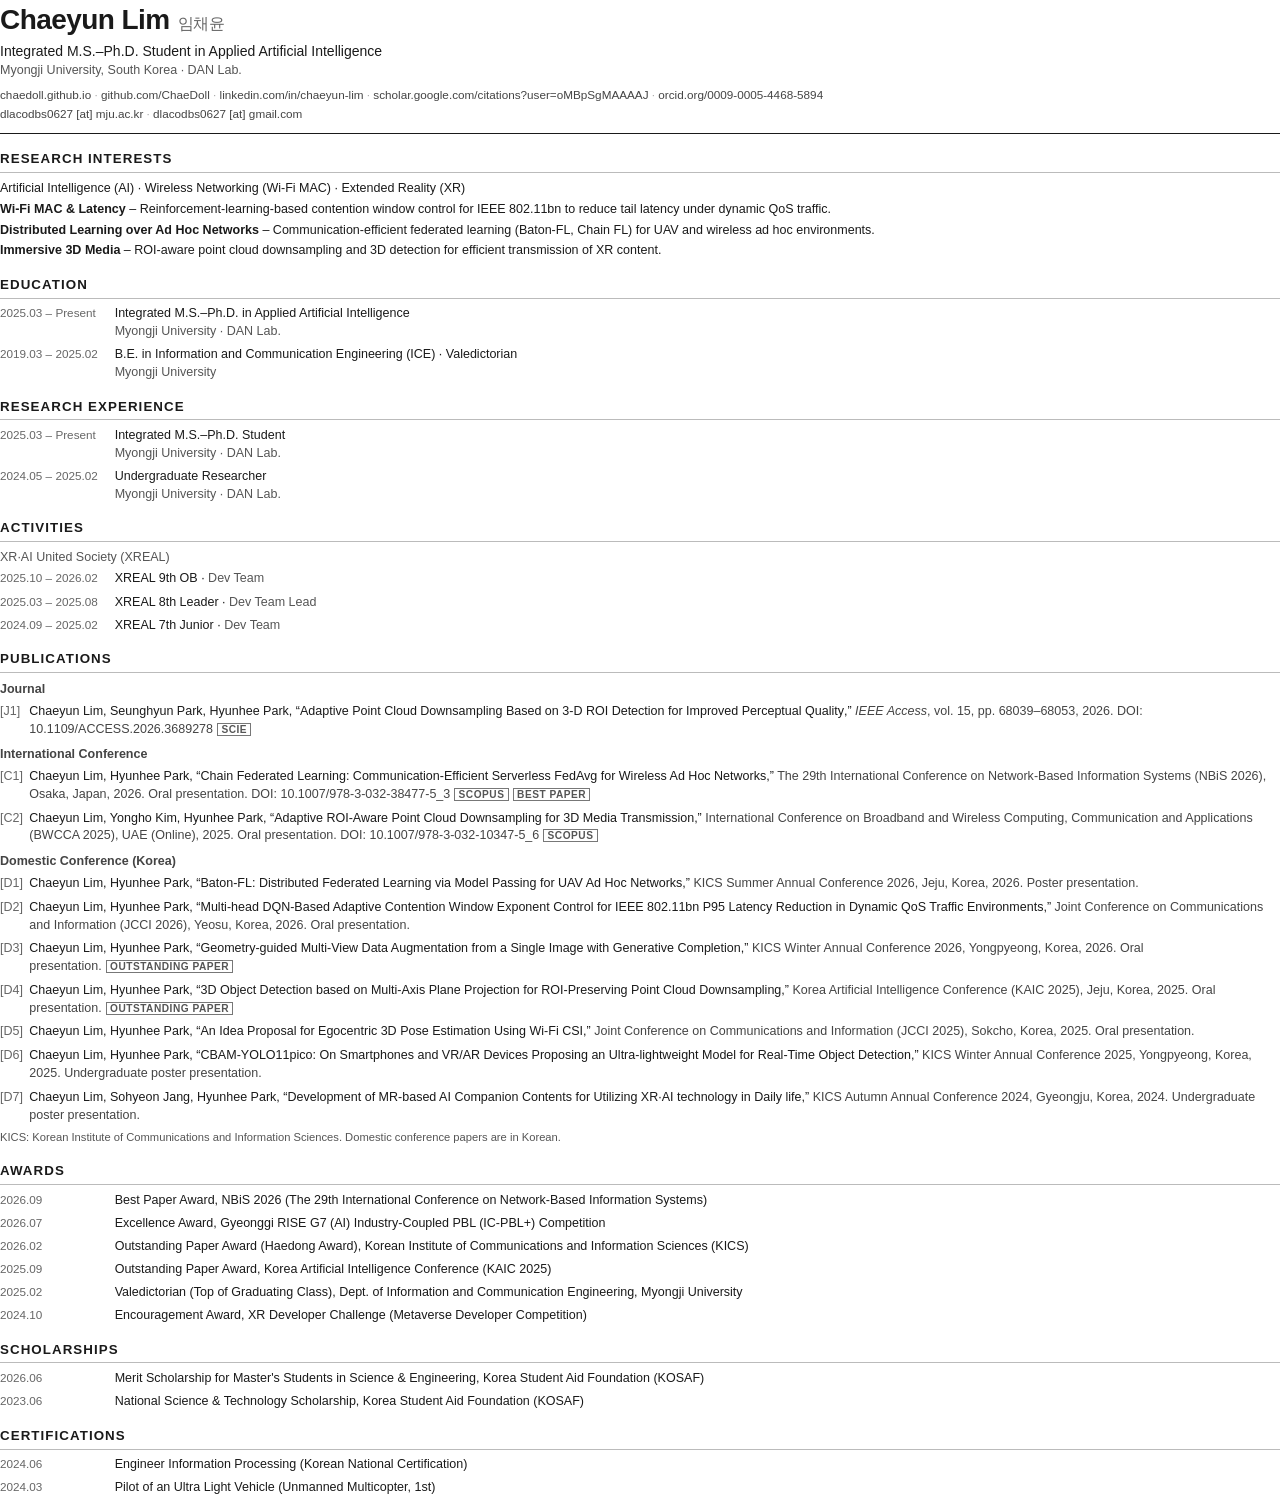
==== cv/cv.html @ 5c7181a7 "Overhaul site: EN/KR toggle, tabbed publications, awards split, CV - Add EN/KR language toggle (EN d" ====
<!DOCTYPE html>
<html lang="en">
<head>
<meta charset="UTF-8">
<title>Chaeyun Lim – Curriculum Vitae</title>
<style>
@page { size: A4; margin: 15mm 17mm; }
* { box-sizing: border-box; margin: 0; padding: 0; }
body { font-family: "Helvetica Neue", Helvetica, Arial, "Apple SD Gothic Neo", sans-serif; font-size: 9.4pt; line-height: 1.42; color: #1a1a1a; }
a { color: inherit; text-decoration: none; }
header { padding-bottom: 8pt; border-bottom: 1.2pt solid #1a1a1a; margin-bottom: 4pt; }
h1 { font-size: 21pt; font-weight: 600; letter-spacing: -0.02em; }
h1 .kr { font-size: 12pt; font-weight: 300; color: #666; margin-left: 6pt; }
.role { margin-top: 2pt; font-size: 10.5pt; }
.affil { color: #555; }
.links { margin-top: 5pt; font-size: 8.8pt; color: #444; }
.links span + span::before { content: "  ·  "; color: #aaa; }
h2 { font-size: 10pt; font-weight: 600; letter-spacing: 0.08em; text-transform: uppercase; margin: 12pt 0 5pt; padding-bottom: 2pt; border-bottom: 0.5pt solid #bbb; break-after: avoid; }
h3 { font-size: 9.4pt; font-weight: 600; margin: 6pt 0 3pt; color: #444; break-after: avoid; }
.row { display: grid; grid-template-columns: 78pt 1fr; gap: 8pt; margin-bottom: 4pt; break-inside: avoid; }
.date { color: #666; font-size: 8.8pt; }
.t { font-weight: 500; }
.sub { color: #555; }
.pub { margin-bottom: 4.5pt; break-inside: avoid; padding-left: 22pt; text-indent: -22pt; }
.pub .id { display: inline-block; width: 22pt; text-indent: 0; color: #666; }
.pub .title { font-weight: 500; }
.pub .venue { color: #444; }
.tag { font-size: 7.6pt; font-weight: 600; letter-spacing: 0.05em; border: 0.5pt solid #777; padding: 0 2.5pt; margin-left: 3pt; color: #555; }
ul { list-style: none; }
.topics li { margin-bottom: 2pt; }
.topics b { font-weight: 600; }
</style>
</head>
<body>

<header>
  <h1>Chaeyun Lim<span class="kr">임채윤</span></h1>
  <p class="role">Integrated M.S.–Ph.D. Student in Applied Artificial Intelligence</p>
  <p class="affil">Myongji University, South Korea · DAN Lab.</p>
  <p class="links">
    <span>chaedoll.github.io</span><span>github.com/ChaeDoll</span><span>linkedin.com/in/chaeyun-lim</span><span>scholar.google.com/citations?user=oMBpSgMAAAAJ</span><span>orcid.org/0009-0005-4468-5894</span>
  </p>
  <p class="links" style="margin-top:2pt">
    <span>dlacodbs0627 [at] mju.ac.kr</span><span>dlacodbs0627 [at] gmail.com</span>
  </p>
</header>

<h2>Research Interests</h2>
<p>Artificial Intelligence (AI) · Wireless Networking (Wi-Fi MAC) · Extended Reality (XR)</p>
<ul class="topics" style="margin-top:3pt">
  <li><b>Wi-Fi MAC &amp; Latency</b> – Reinforcement-learning-based contention window control for IEEE 802.11bn to reduce tail latency under dynamic QoS traffic.</li>
  <li><b>Distributed Learning over Ad Hoc Networks</b> – Communication-efficient federated learning (Baton-FL, Chain FL) for UAV and wireless ad hoc environments.</li>
  <li><b>Immersive 3D Media</b> – ROI-aware point cloud downsampling and 3D detection for efficient transmission of XR content.</li>
</ul>

<h2>Education</h2>
<div class="row"><span class="date">2025.03 – Present</span><div><span class="t">Integrated M.S.–Ph.D. in Applied Artificial Intelligence</span><br><span class="sub">Myongji University · DAN Lab.</span></div></div>
<div class="row"><span class="date">2019.03 – 2025.02</span><div><span class="t">B.E. in Information and Communication Engineering (ICE) · Valedictorian</span><br><span class="sub">Myongji University</span></div></div>

<h2>Research Experience</h2>
<div class="row"><span class="date">2025.03 – Present</span><div><span class="t">Integrated M.S.–Ph.D. Student</span><br><span class="sub">Myongji University · DAN Lab.</span></div></div>
<div class="row"><span class="date">2024.05 – 2025.02</span><div><span class="t">Undergraduate Researcher</span><br><span class="sub">Myongji University · DAN Lab.</span></div></div>

<h2>Activities</h2>
<p class="sub" style="margin-bottom:3pt">XR·AI United Society (XREAL)</p>
<div class="row"><span class="date">2025.10 – 2026.02</span><div><span class="t">XREAL 9th OB</span> · <span class="sub">Dev Team</span></div></div>
<div class="row"><span class="date">2025.03 – 2025.08</span><div><span class="t">XREAL 8th Leader</span> · <span class="sub">Dev Team Lead</span></div></div>
<div class="row"><span class="date">2024.09 – 2025.02</span><div><span class="t">XREAL 7th Junior</span> · <span class="sub">Dev Team</span></div></div>

<h2>Publications</h2>

<h3>Journal</h3>
<p class="pub"><span class="id">[J1]</span>Chaeyun Lim, Seunghyun Park, Hyunhee Park, “<span class="title">Adaptive Point Cloud Downsampling Based on 3-D ROI Detection for Improved Perceptual Quality</span>,” <span class="venue"><i>IEEE Access</i>, vol. 15, pp. 68039–68053, 2026. DOI: 10.1109/ACCESS.2026.3689278</span><span class="tag">SCIE</span></p>

<h3>International Conference</h3>
<p class="pub"><span class="id">[C1]</span>Chaeyun Lim, Hyunhee Park, “<span class="title">Chain Federated Learning: Communication-Efficient Serverless FedAvg for Wireless Ad Hoc Networks</span>,” <span class="venue">The 29th International Conference on Network-Based Information Systems (NBiS 2026), Osaka, Japan, 2026. Oral presentation. DOI: 10.1007/978-3-032-38477-5_3</span><span class="tag">SCOPUS</span><span class="tag">BEST PAPER</span></p>
<p class="pub"><span class="id">[C2]</span>Chaeyun Lim, Yongho Kim, Hyunhee Park, “<span class="title">Adaptive ROI-Aware Point Cloud Downsampling for 3D Media Transmission</span>,” <span class="venue">International Conference on Broadband and Wireless Computing, Communication and Applications (BWCCA 2025), UAE (Online), 2025. Oral presentation. DOI: 10.1007/978-3-032-10347-5_6</span><span class="tag">SCOPUS</span></p>

<h3>Domestic Conference (Korea)</h3>
<p class="pub"><span class="id">[D1]</span>Chaeyun Lim, Hyunhee Park, “<span class="title">Baton-FL: Distributed Federated Learning via Model Passing for UAV Ad Hoc Networks</span>,” <span class="venue">KICS Summer Annual Conference 2026, Jeju, Korea, 2026. Poster presentation.</span></p>
<p class="pub"><span class="id">[D2]</span>Chaeyun Lim, Hyunhee Park, “<span class="title">Multi-head DQN-Based Adaptive Contention Window Exponent Control for IEEE 802.11bn P95 Latency Reduction in Dynamic QoS Traffic Environments</span>,” <span class="venue">Joint Conference on Communications and Information (JCCI 2026), Yeosu, Korea, 2026. Oral presentation.</span></p>
<p class="pub"><span class="id">[D3]</span>Chaeyun Lim, Hyunhee Park, “<span class="title">Geometry-guided Multi-View Data Augmentation from a Single Image with Generative Completion</span>,” <span class="venue">KICS Winter Annual Conference 2026, Yongpyeong, Korea, 2026. Oral presentation.</span><span class="tag">OUTSTANDING PAPER</span></p>
<p class="pub"><span class="id">[D4]</span>Chaeyun Lim, Hyunhee Park, “<span class="title">3D Object Detection based on Multi-Axis Plane Projection for ROI-Preserving Point Cloud Downsampling</span>,” <span class="venue">Korea Artificial Intelligence Conference (KAIC 2025), Jeju, Korea, 2025. Oral presentation.</span><span class="tag">OUTSTANDING PAPER</span></p>
<p class="pub"><span class="id">[D5]</span>Chaeyun Lim, Hyunhee Park, “<span class="title">An Idea Proposal for Egocentric 3D Pose Estimation Using Wi-Fi CSI</span>,” <span class="venue">Joint Conference on Communications and Information (JCCI 2025), Sokcho, Korea, 2025. Oral presentation.</span></p>
<p class="pub"><span class="id">[D6]</span>Chaeyun Lim, Hyunhee Park, “<span class="title">CBAM-YOLO11pico: On Smartphones and VR/AR Devices Proposing an Ultra-lightweight Model for Real-Time Object Detection</span>,” <span class="venue">KICS Winter Annual Conference 2025, Yongpyeong, Korea, 2025. Undergraduate poster presentation.</span></p>
<p class="pub"><span class="id">[D7]</span>Chaeyun Lim, Sohyeon Jang, Hyunhee Park, “<span class="title">Development of MR-based AI Companion Contents for Utilizing XR·AI technology in Daily life</span>,” <span class="venue">KICS Autumn Annual Conference 2024, Gyeongju, Korea, 2024. Undergraduate poster presentation.</span></p>
<p class="sub" style="font-size:8.4pt;margin-top:3pt">KICS: Korean Institute of Communications and Information Sciences. Domestic conference papers are in Korean.</p>

<h2>Awards</h2>
<div class="row"><span class="date">2026.09</span><div><span class="t">Best Paper Award</span>, NBiS 2026 (The 29th International Conference on Network-Based Information Systems)</div></div>
<div class="row"><span class="date">2026.07</span><div><span class="t">Excellence Award</span>, Gyeonggi RISE G7 (AI) Industry-Coupled PBL (IC-PBL+) Competition</div></div>
<div class="row"><span class="date">2026.02</span><div><span class="t">Outstanding Paper Award (Haedong Award)</span>, Korean Institute of Communications and Information Sciences (KICS)</div></div>
<div class="row"><span class="date">2025.09</span><div><span class="t">Outstanding Paper Award</span>, Korea Artificial Intelligence Conference (KAIC 2025)</div></div>
<div class="row"><span class="date">2025.02</span><div><span class="t">Valedictorian</span> (Top of Graduating Class), Dept. of Information and Communication Engineering, Myongji University</div></div>
<div class="row"><span class="date">2024.10</span><div><span class="t">Encouragement Award</span>, XR Developer Challenge (Metaverse Developer Competition)</div></div>

<h2>Scholarships</h2>
<div class="row"><span class="date">2026.06</span><div><span class="t">Merit Scholarship for Master's Students in Science &amp; Engineering</span>, Korea Student Aid Foundation (KOSAF)</div></div>
<div class="row"><span class="date">2023.06</span><div><span class="t">National Science &amp; Technology Scholarship</span>, Korea Student Aid Foundation (KOSAF)</div></div>

<h2>Certifications</h2>
<div class="row"><span class="date">2024.06</span><div><span class="t">Engineer Information Processing</span> (Korean National Certification)</div></div>
<div class="row"><span class="date">2024.03</span><div><span class="t">Pilot of an Ultra Light Vehicle</span> (Unmanned Multicopter, 1st)</div></div>

</body>
</html>
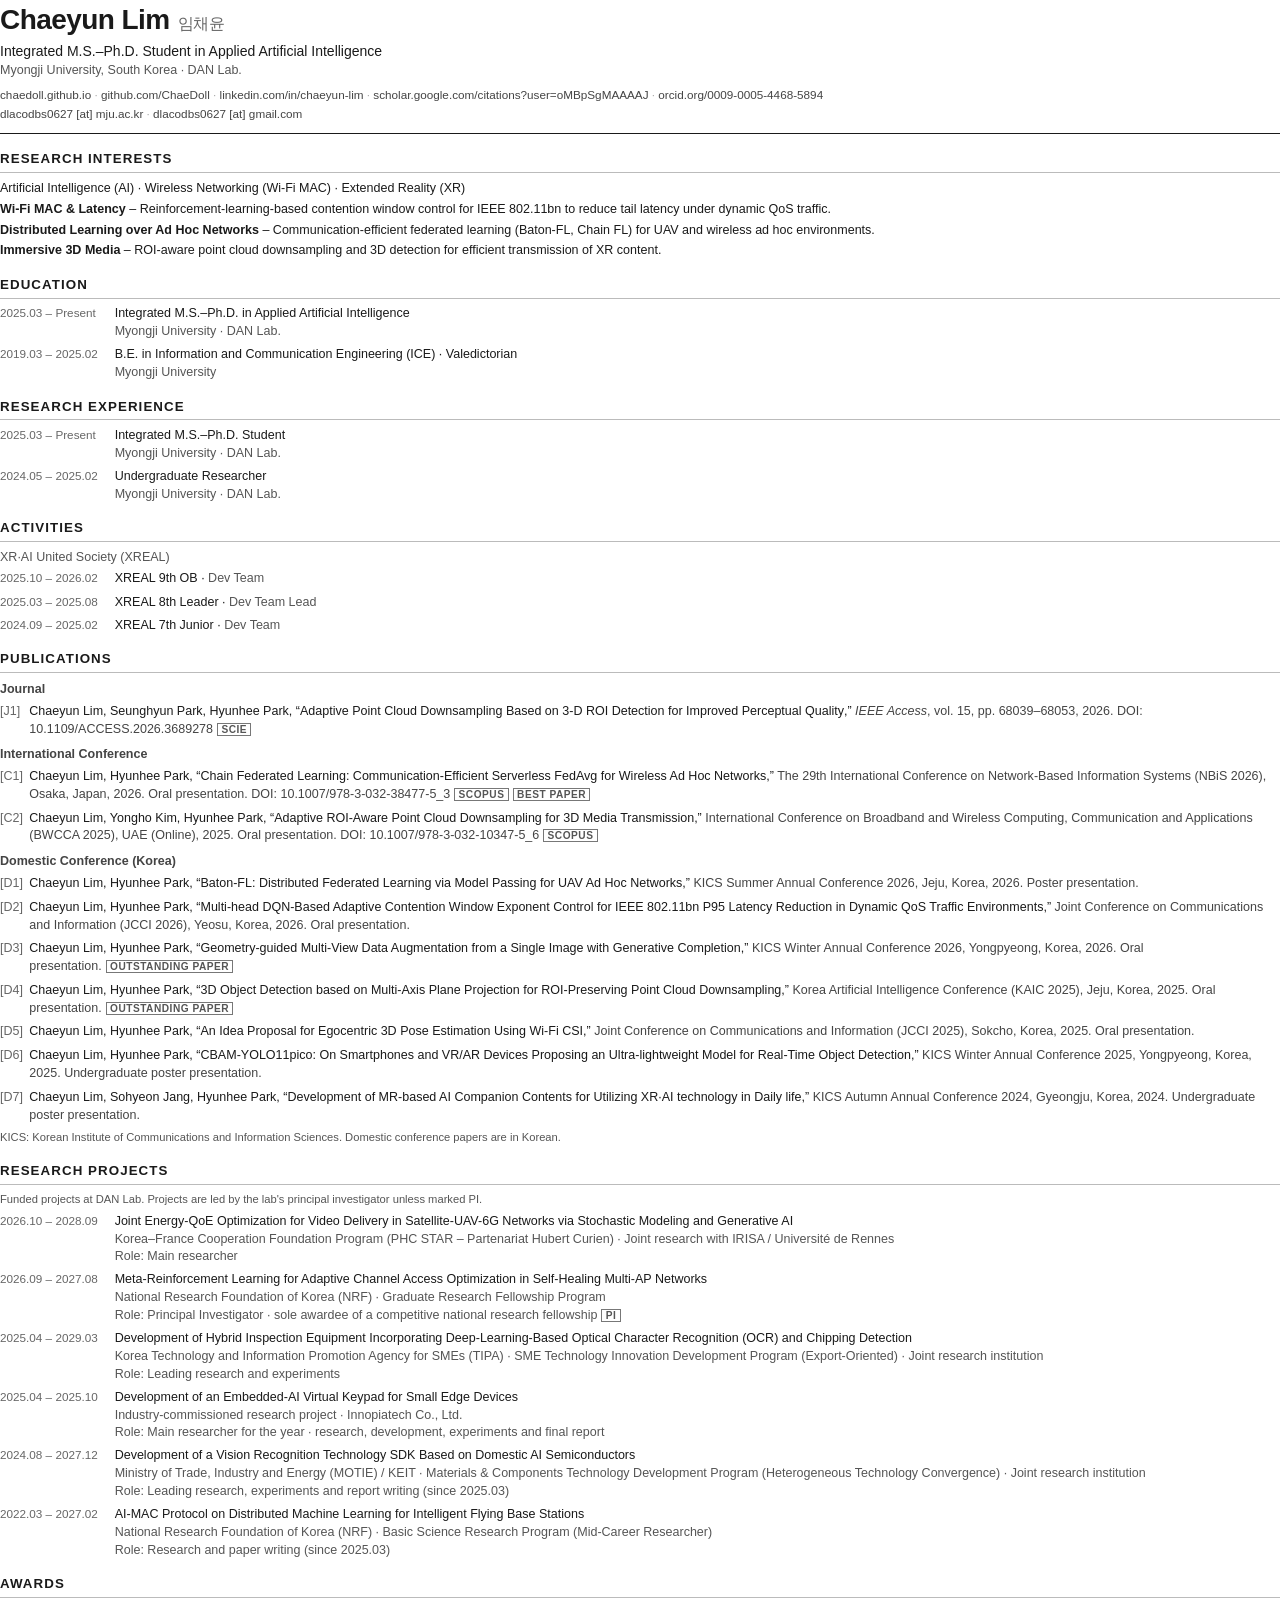
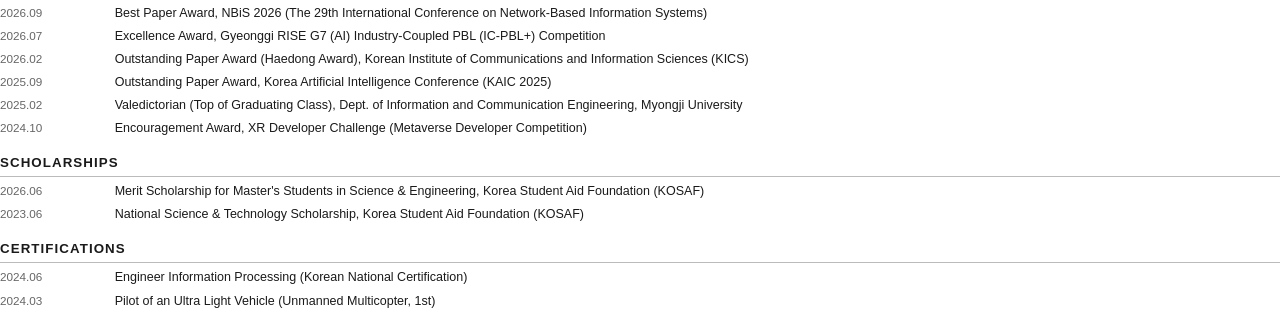
==== commit fec14e1a: "Add Projects section and "show more" for long lists - New Projects section (6 funded research projec" ====
--- a/cv/cv.html
+++ b/cv/cv.html
@@ -86,6 +86,15 @@
 <p class="pub"><span class="id">[D7]</span>Chaeyun Lim, Sohyeon Jang, Hyunhee Park, “<span class="title">Development of MR-based AI Companion Contents for Utilizing XR·AI technology in Daily life</span>,” <span class="venue">KICS Autumn Annual Conference 2024, Gyeongju, Korea, 2024. Undergraduate poster presentation.</span></p>
 <p class="sub" style="font-size:8.4pt;margin-top:3pt">KICS: Korean Institute of Communications and Information Sciences. Domestic conference papers are in Korean.</p>
 
+<h2>Research Projects</h2>
+<p class="sub" style="font-size:8.4pt;margin-bottom:4pt">Funded projects at DAN Lab. Projects are led by the lab's principal investigator unless marked PI.</p>
+<div class="row"><span class="date">2026.10 – 2028.09</span><div><span class="t">Joint Energy-QoE Optimization for Video Delivery in Satellite-UAV-6G Networks via Stochastic Modeling and Generative AI</span><br><span class="sub">Korea–France Cooperation Foundation Program (PHC STAR – Partenariat Hubert Curien) · Joint research with IRISA / Université de Rennes</span><br><span class="sub">Role: Main researcher</span></div></div>
+<div class="row"><span class="date">2026.09 – 2027.08</span><div><span class="t">Meta-Reinforcement Learning for Adaptive Channel Access Optimization in Self-Healing Multi-AP Networks</span><br><span class="sub">National Research Foundation of Korea (NRF) · Graduate Research Fellowship Program</span><br><span class="sub">Role: Principal Investigator · sole awardee of a competitive national research fellowship</span><span class="tag">PI</span></div></div>
+<div class="row"><span class="date">2025.04 – 2029.03</span><div><span class="t">Development of Hybrid Inspection Equipment Incorporating Deep-Learning-Based Optical Character Recognition (OCR) and Chipping Detection</span><br><span class="sub">Korea Technology and Information Promotion Agency for SMEs (TIPA) · SME Technology Innovation Development Program (Export-Oriented) · Joint research institution</span><br><span class="sub">Role: Leading research and experiments</span></div></div>
+<div class="row"><span class="date">2025.04 – 2025.10</span><div><span class="t">Development of an Embedded-AI Virtual Keypad for Small Edge Devices</span><br><span class="sub">Industry-commissioned research project · Innopiatech Co., Ltd.</span><br><span class="sub">Role: Main researcher for the year · research, development, experiments and final report</span></div></div>
+<div class="row"><span class="date">2024.08 – 2027.12</span><div><span class="t">Development of a Vision Recognition Technology SDK Based on Domestic AI Semiconductors</span><br><span class="sub">Ministry of Trade, Industry and Energy (MOTIE) / KEIT · Materials & Components Technology Development Program (Heterogeneous Technology Convergence) · Joint research institution</span><br><span class="sub">Role: Leading research, experiments and report writing (since 2025.03)</span></div></div>
+<div class="row"><span class="date">2022.03 – 2027.02</span><div><span class="t">AI-MAC Protocol on Distributed Machine Learning for Intelligent Flying Base Stations</span><br><span class="sub">National Research Foundation of Korea (NRF) · Basic Science Research Program (Mid-Career Researcher)</span><br><span class="sub">Role: Research and paper writing (since 2025.03)</span></div></div>
+
 <h2>Awards</h2>
 <div class="row"><span class="date">2026.09</span><div><span class="t">Best Paper Award</span>, NBiS 2026 (The 29th International Conference on Network-Based Information Systems)</div></div>
 <div class="row"><span class="date">2026.07</span><div><span class="t">Excellence Award</span>, Gyeonggi RISE G7 (AI) Industry-Coupled PBL (IC-PBL+) Competition</div></div>
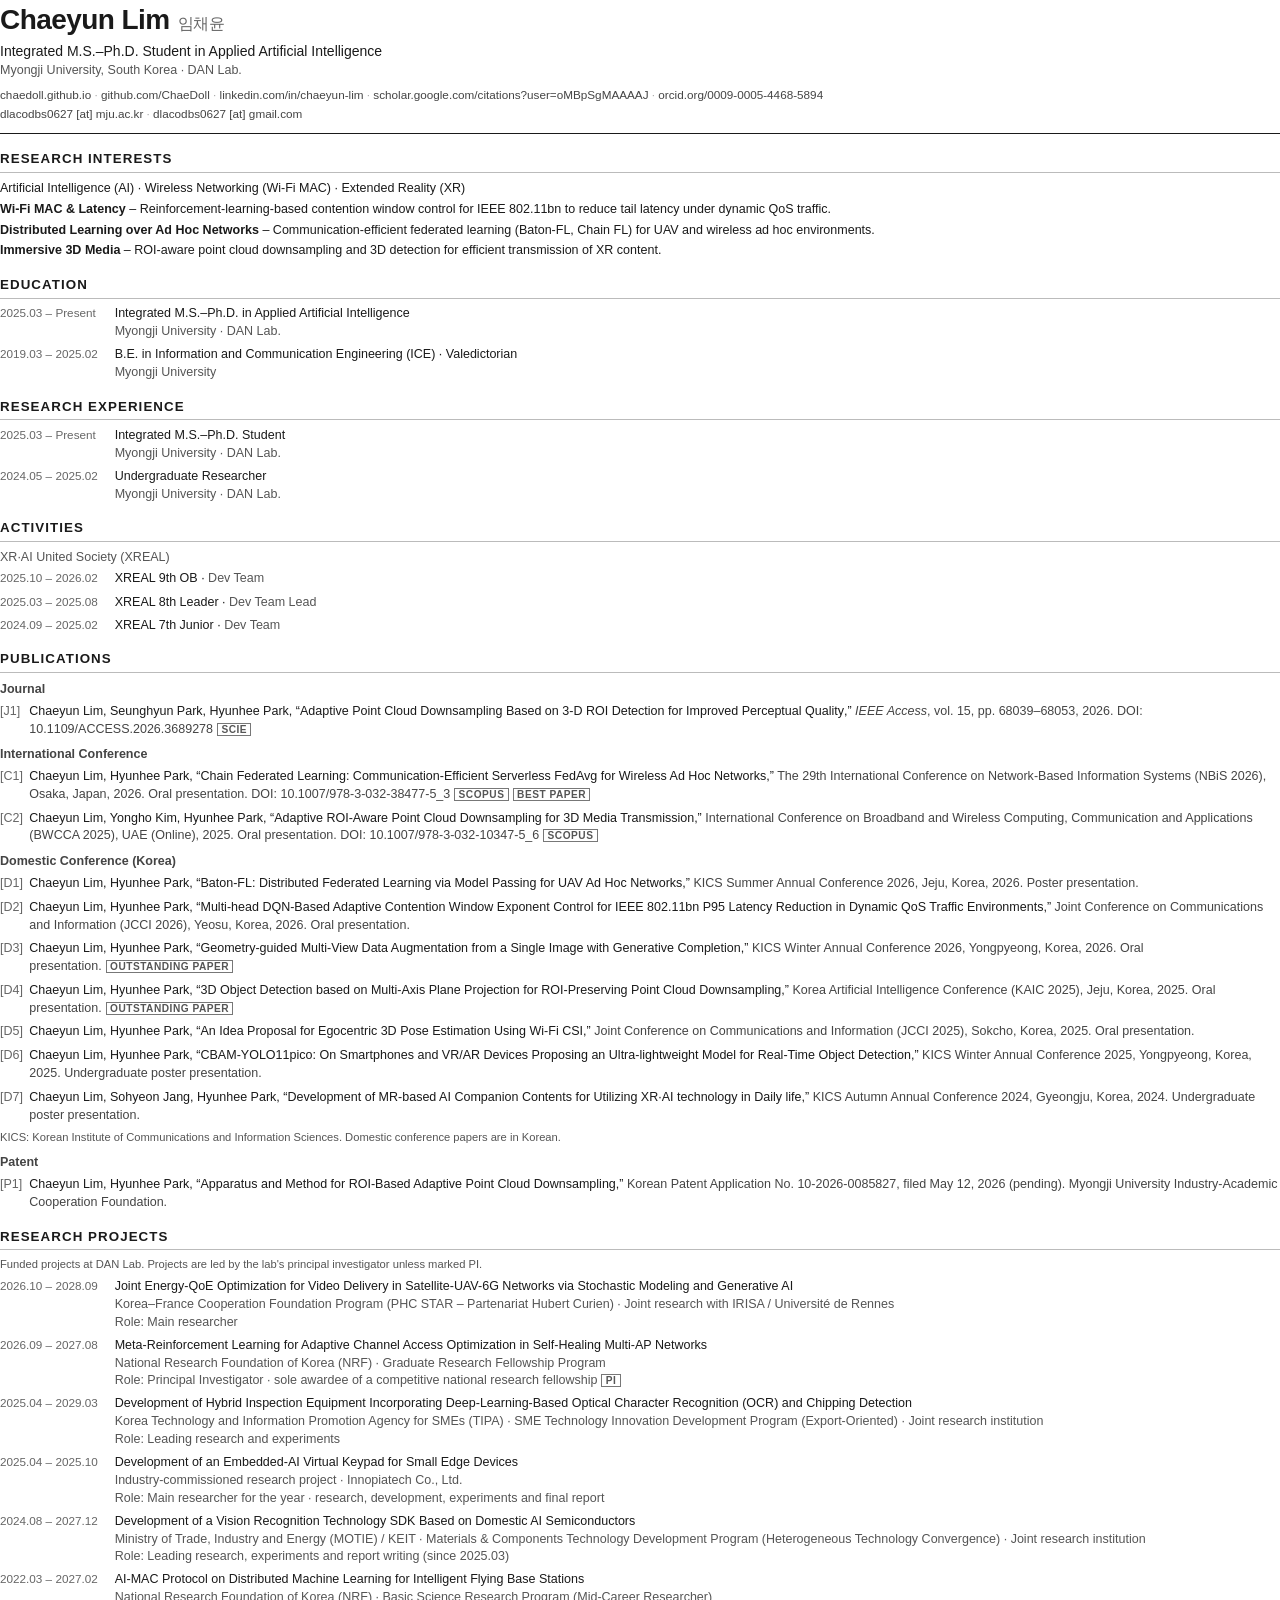
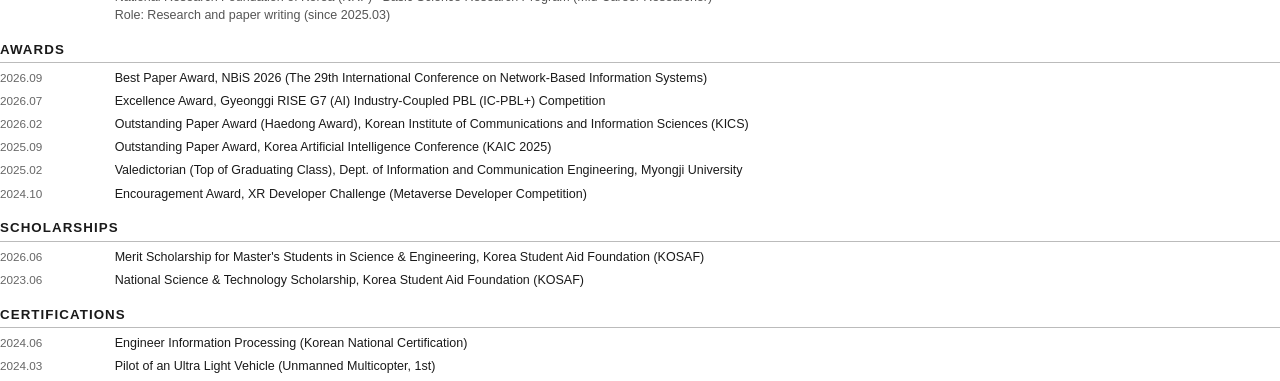
==== commit a6f91d55: "Add Patents tab to Publications and patent entry to CV - New Patents tab (count badge, ARIA tab patt" ====
--- a/cv/cv.html
+++ b/cv/cv.html
@@ -86,6 +86,9 @@
 <p class="pub"><span class="id">[D7]</span>Chaeyun Lim, Sohyeon Jang, Hyunhee Park, “<span class="title">Development of MR-based AI Companion Contents for Utilizing XR·AI technology in Daily life</span>,” <span class="venue">KICS Autumn Annual Conference 2024, Gyeongju, Korea, 2024. Undergraduate poster presentation.</span></p>
 <p class="sub" style="font-size:8.4pt;margin-top:3pt">KICS: Korean Institute of Communications and Information Sciences. Domestic conference papers are in Korean.</p>
 
+<h3>Patent</h3>
+<p class="pub"><span class="id">[P1]</span>Chaeyun Lim, Hyunhee Park, “<span class="title">Apparatus and Method for ROI-Based Adaptive Point Cloud Downsampling</span>,” <span class="venue">Korean Patent Application No. 10-2026-0085827, filed May 12, 2026 (pending). Myongji University Industry-Academic Cooperation Foundation.</span></p>
+
 <h2>Research Projects</h2>
 <p class="sub" style="font-size:8.4pt;margin-bottom:4pt">Funded projects at DAN Lab. Projects are led by the lab's principal investigator unless marked PI.</p>
 <div class="row"><span class="date">2026.10 – 2028.09</span><div><span class="t">Joint Energy-QoE Optimization for Video Delivery in Satellite-UAV-6G Networks via Stochastic Modeling and Generative AI</span><br><span class="sub">Korea–France Cooperation Foundation Program (PHC STAR – Partenariat Hubert Curien) · Joint research with IRISA / Université de Rennes</span><br><span class="sub">Role: Main researcher</span></div></div>
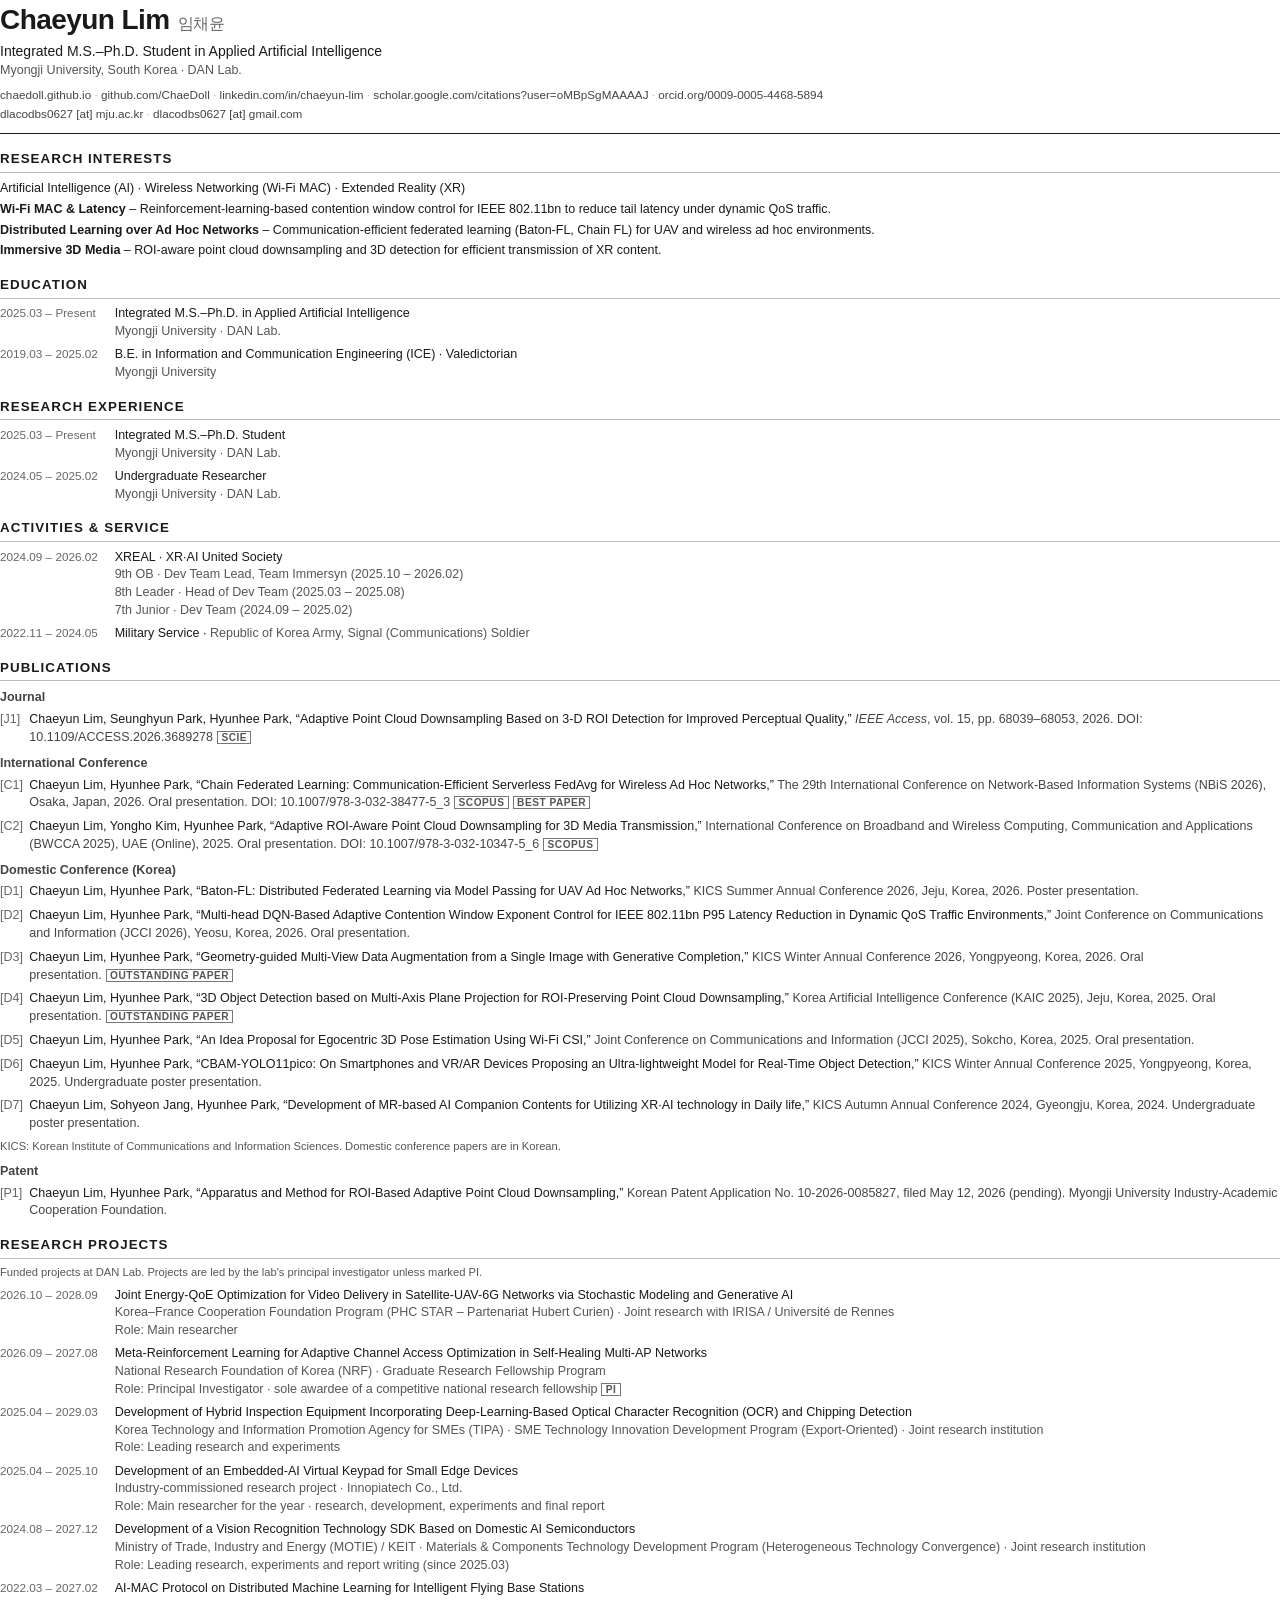
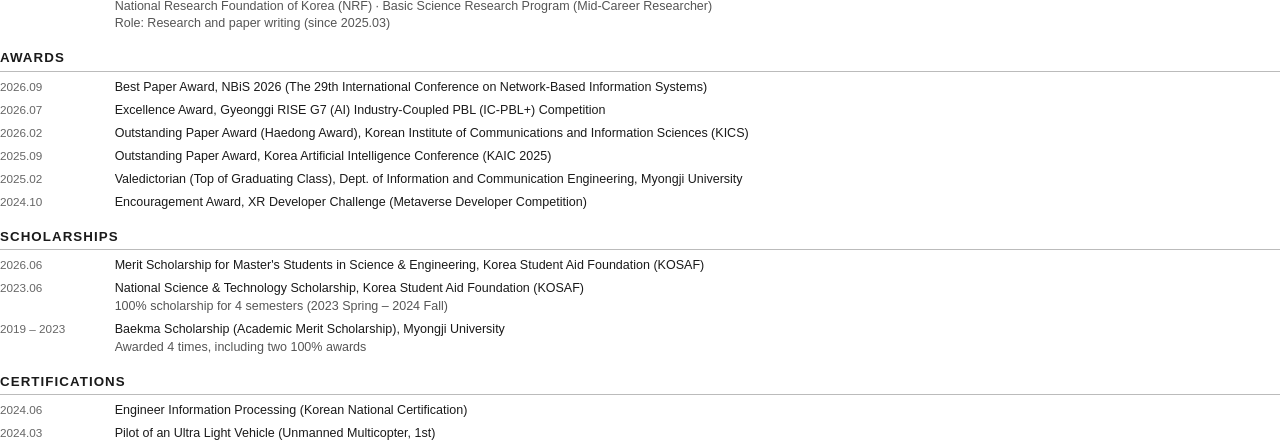
==== commit 89930fda: "Move patents under publications; add scholarships, military service - Publications: Patents as a sub" ====
--- a/cv/cv.html
+++ b/cv/cv.html
@@ -61,11 +61,9 @@
 <div class="row"><span class="date">2025.03 – Present</span><div><span class="t">Integrated M.S.–Ph.D. Student</span><br><span class="sub">Myongji University · DAN Lab.</span></div></div>
 <div class="row"><span class="date">2024.05 – 2025.02</span><div><span class="t">Undergraduate Researcher</span><br><span class="sub">Myongji University · DAN Lab.</span></div></div>
 
-<h2>Activities</h2>
-<p class="sub" style="margin-bottom:3pt">XR·AI United Society (XREAL)</p>
-<div class="row"><span class="date">2025.10 – 2026.02</span><div><span class="t">XREAL 9th OB</span> · <span class="sub">Dev Team</span></div></div>
-<div class="row"><span class="date">2025.03 – 2025.08</span><div><span class="t">XREAL 8th Leader</span> · <span class="sub">Dev Team Lead</span></div></div>
-<div class="row"><span class="date">2024.09 – 2025.02</span><div><span class="t">XREAL 7th Junior</span> · <span class="sub">Dev Team</span></div></div>
+<h2>Activities &amp; Service</h2>
+<div class="row"><span class="date">2024.09 – 2026.02</span><div><span class="t">XREAL · XR·AI United Society</span><br><span class="sub">9th OB · Dev Team Lead, Team Immersyn (2025.10 – 2026.02)<br>8th Leader · Head of Dev Team (2025.03 – 2025.08)<br>7th Junior · Dev Team (2024.09 – 2025.02)</span></div></div>
+<div class="row"><span class="date">2022.11 – 2024.05</span><div><span class="t">Military Service</span> · <span class="sub">Republic of Korea Army, Signal (Communications) Soldier</span></div></div>
 
 <h2>Publications</h2>
 
@@ -108,7 +106,8 @@
 
 <h2>Scholarships</h2>
 <div class="row"><span class="date">2026.06</span><div><span class="t">Merit Scholarship for Master's Students in Science &amp; Engineering</span>, Korea Student Aid Foundation (KOSAF)</div></div>
-<div class="row"><span class="date">2023.06</span><div><span class="t">National Science &amp; Technology Scholarship</span>, Korea Student Aid Foundation (KOSAF)</div></div>
+<div class="row"><span class="date">2023.06</span><div><span class="t">National Science &amp; Technology Scholarship</span>, Korea Student Aid Foundation (KOSAF)<br><span class="sub">100% scholarship for 4 semesters (2023 Spring – 2024 Fall)</span></div></div>
+<div class="row"><span class="date">2019 – 2023</span><div><span class="t">Baekma Scholarship (Academic Merit Scholarship)</span>, Myongji University<br><span class="sub">Awarded 4 times, including two 100% awards</span></div></div>
 
 <h2>Certifications</h2>
 <div class="row"><span class="date">2024.06</span><div><span class="t">Engineer Information Processing</span> (Korean National Certification)</div></div>
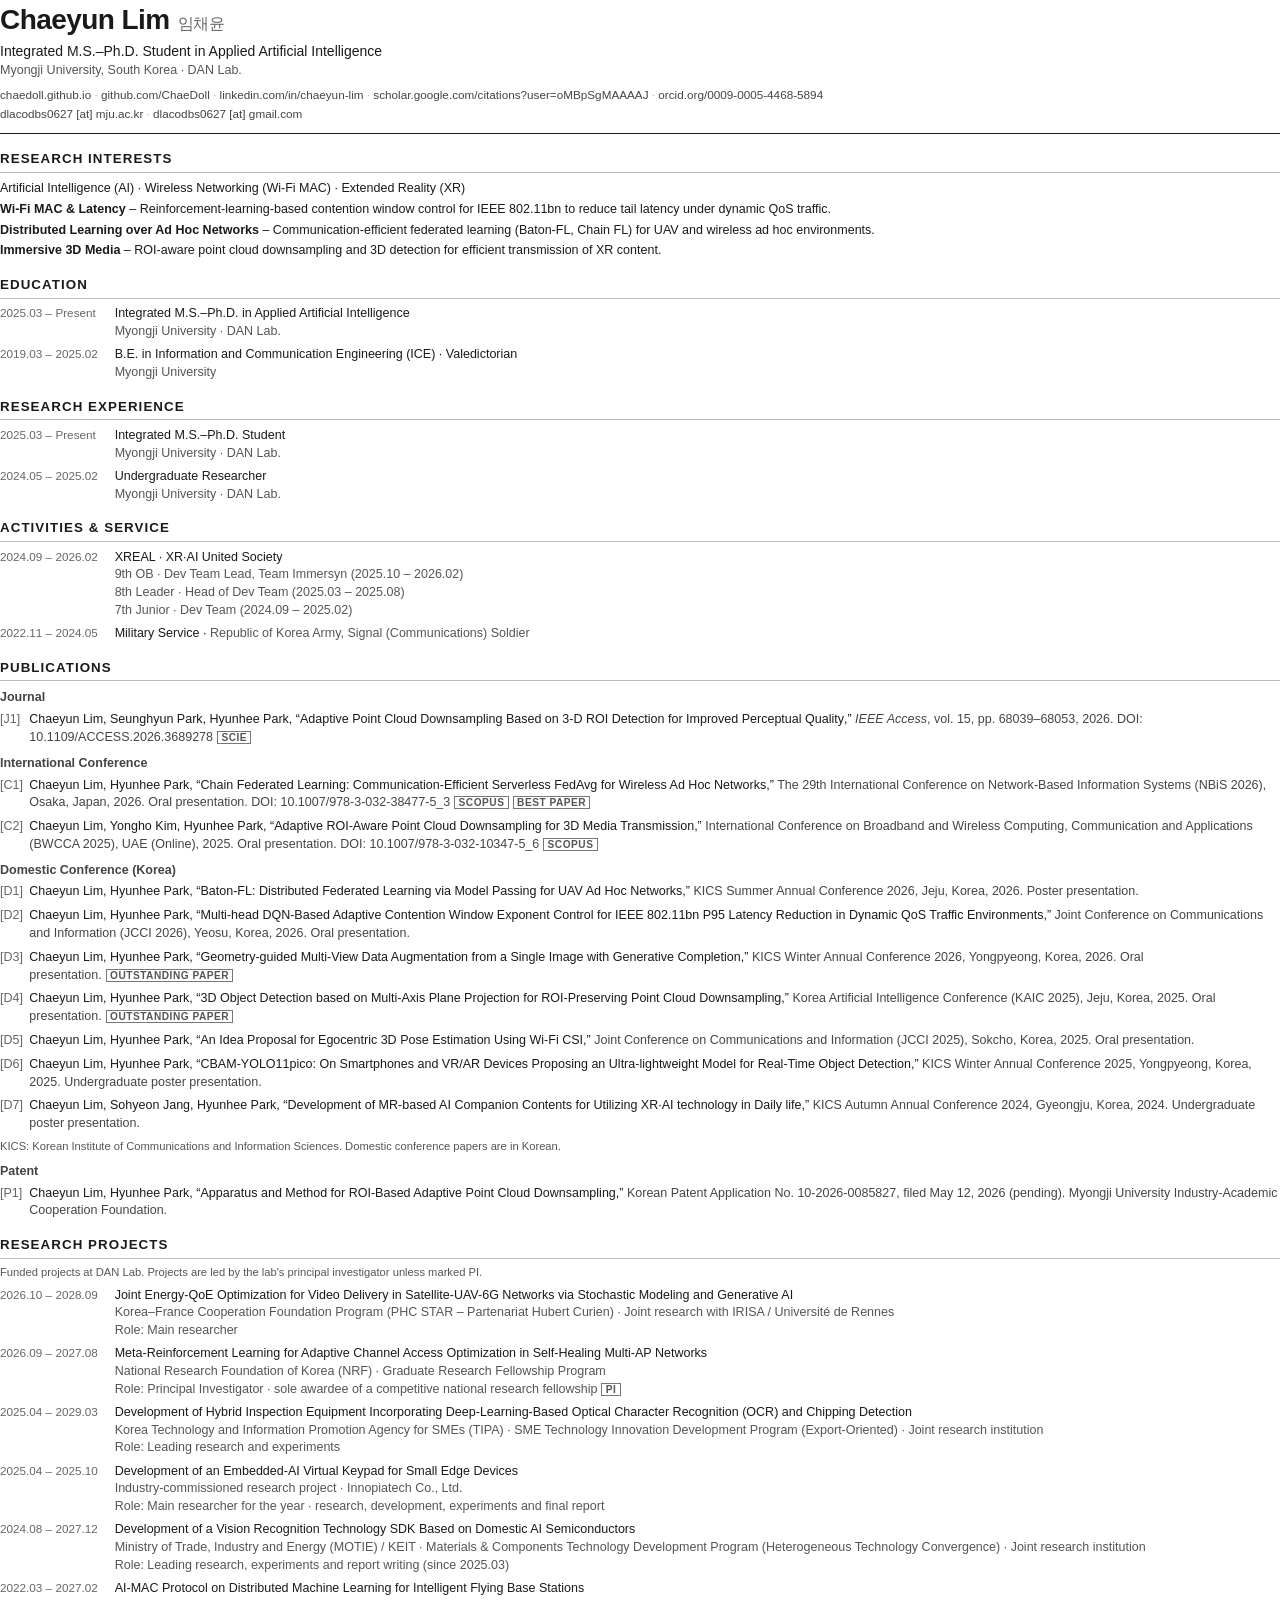
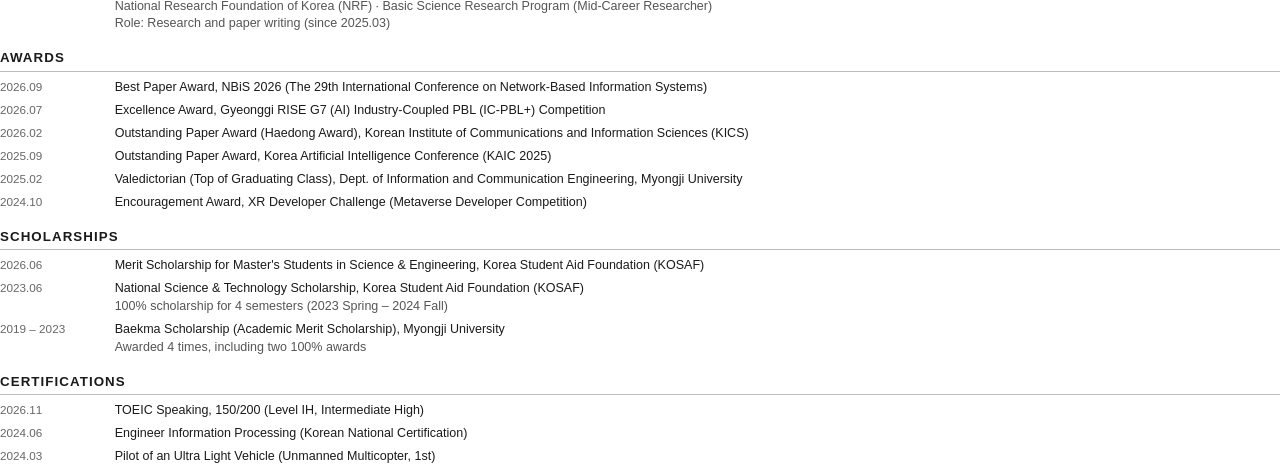
==== commit 01656207: "Add TOEIC Speaking (IH, 150/200) to certifications and CV Co-Authored-By: Claude Sonnet 5.5 <noreply" ====
--- a/cv/cv.html
+++ b/cv/cv.html
@@ -110,6 +110,7 @@
 <div class="row"><span class="date">2019 – 2023</span><div><span class="t">Baekma Scholarship (Academic Merit Scholarship)</span>, Myongji University<br><span class="sub">Awarded 4 times, including two 100% awards</span></div></div>
 
 <h2>Certifications</h2>
+<div class="row"><span class="date">2026.11</span><div><span class="t">TOEIC Speaking</span>, 150/200 (Level IH, Intermediate High)</div></div>
 <div class="row"><span class="date">2024.06</span><div><span class="t">Engineer Information Processing</span> (Korean National Certification)</div></div>
 <div class="row"><span class="date">2024.03</span><div><span class="t">Pilot of an Ultra Light Vehicle</span> (Unmanned Multicopter, 1st)</div></div>
 
